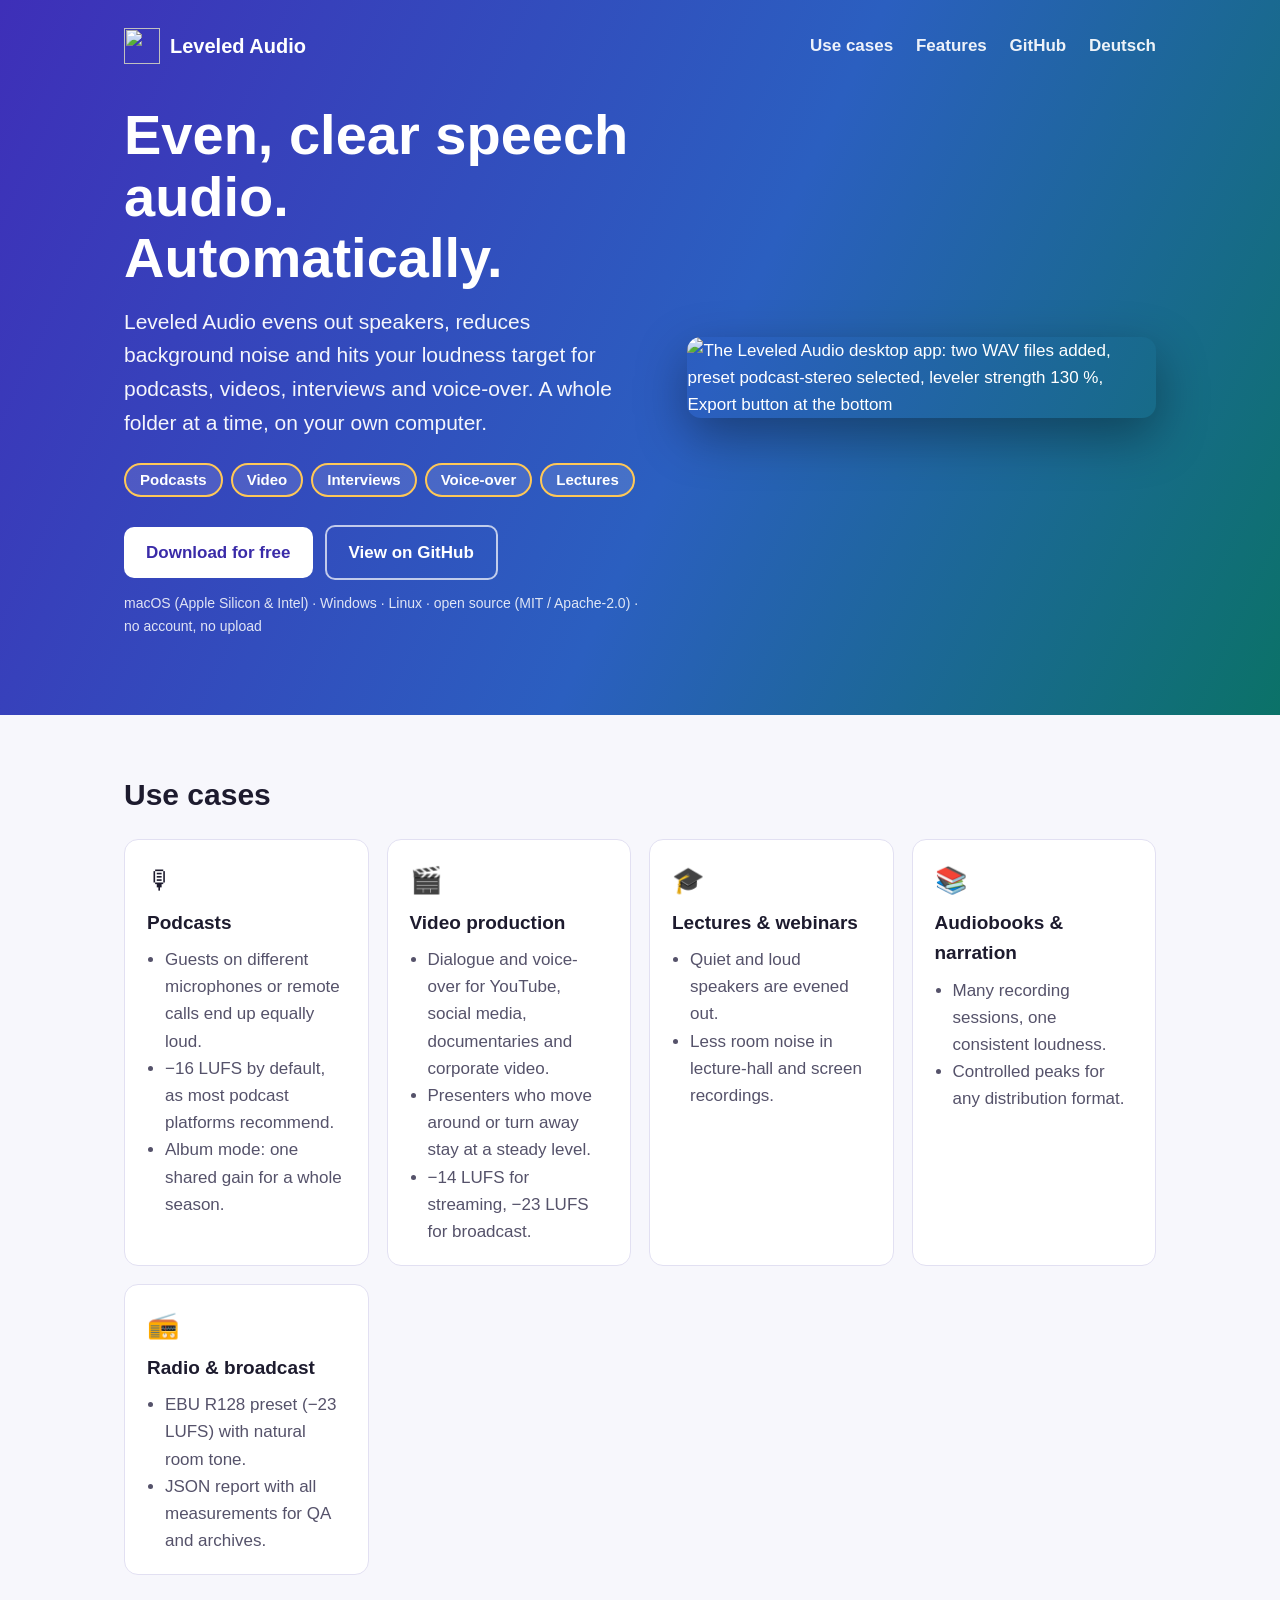
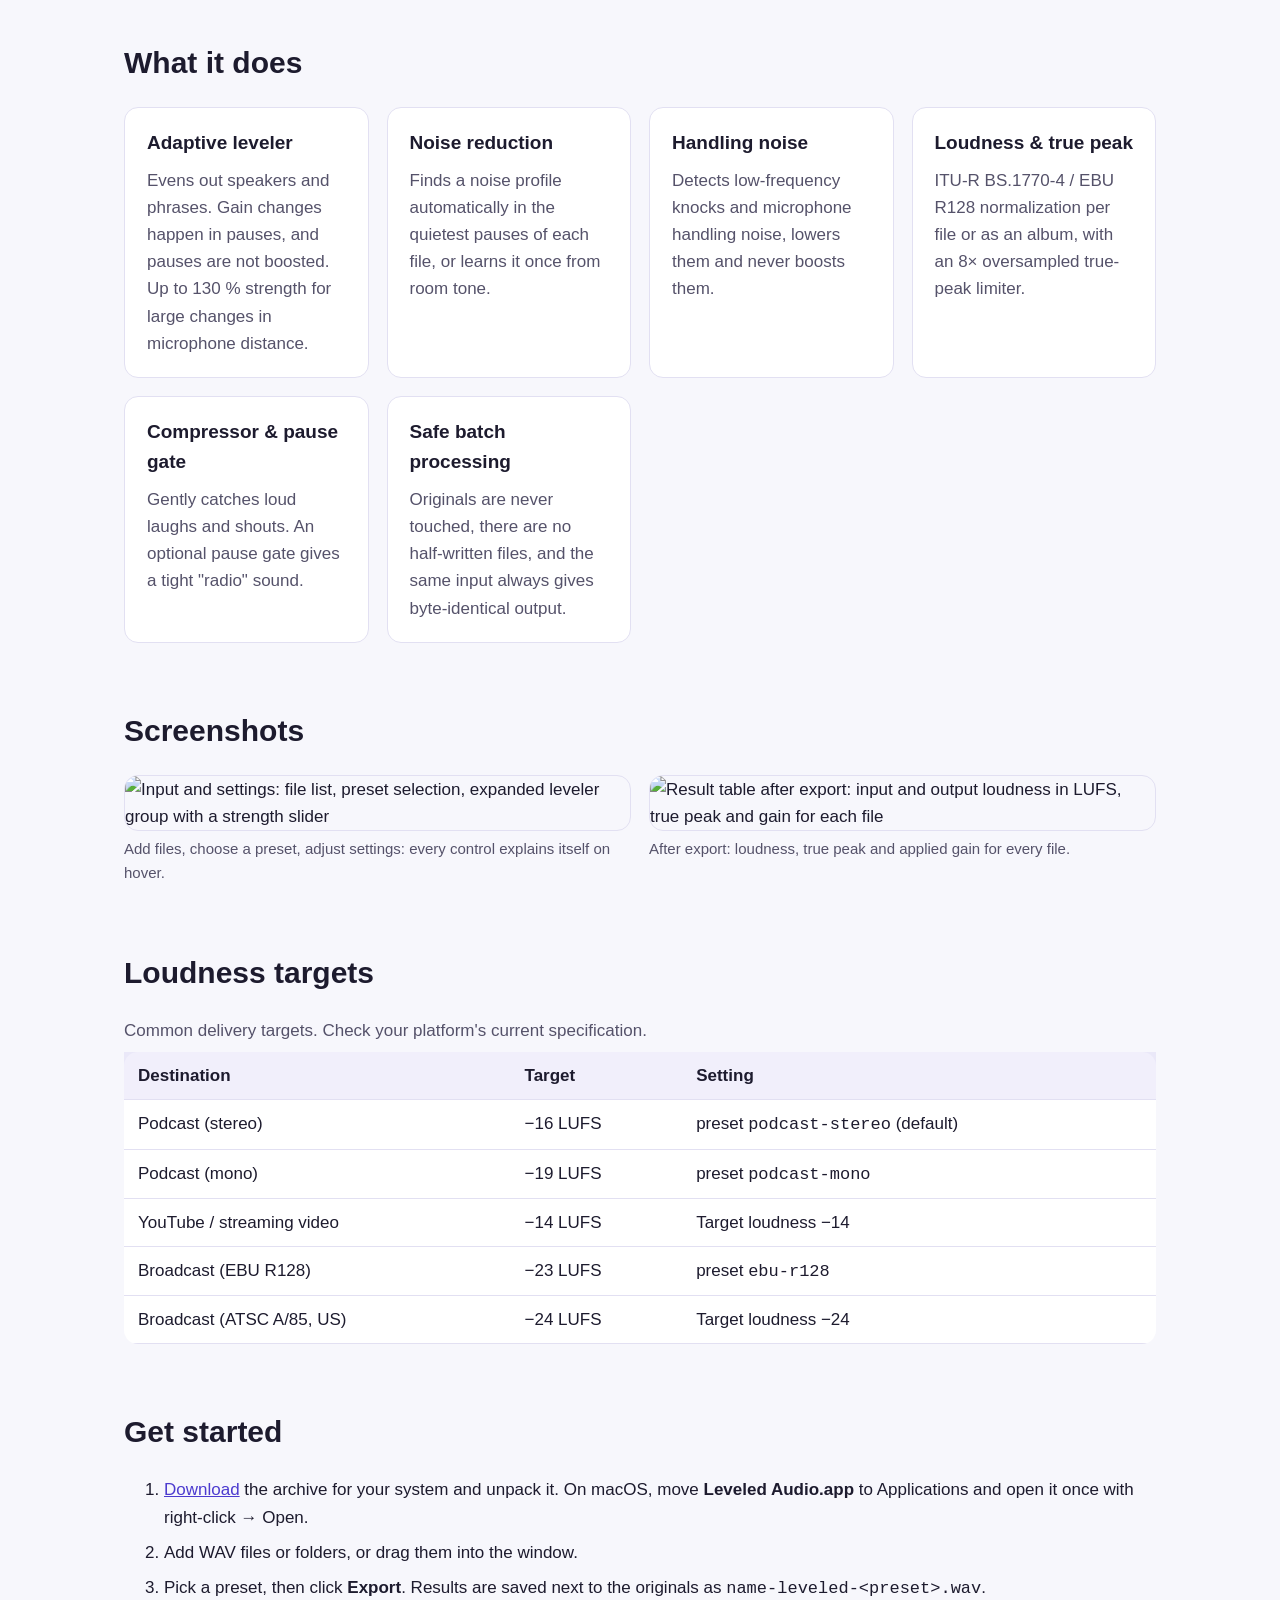
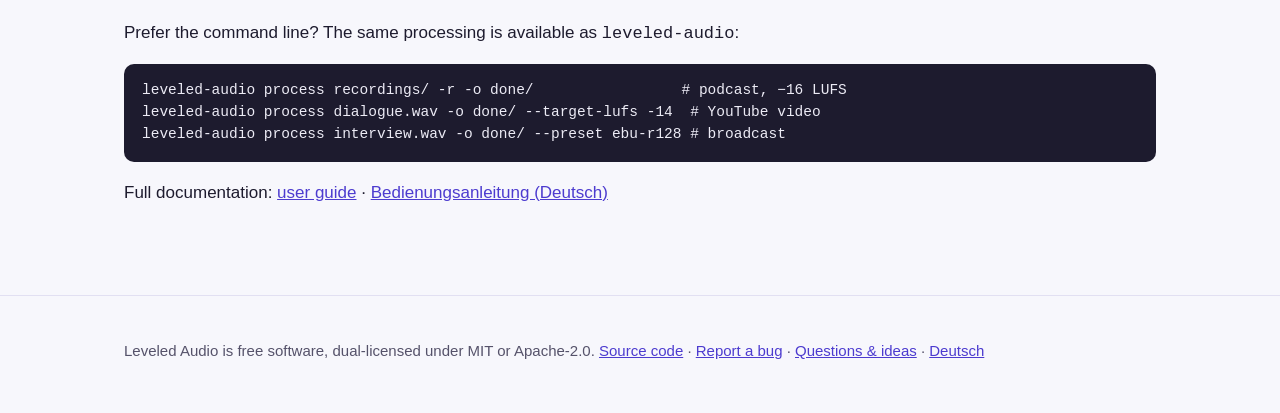
==== site/index.html @ 9bfd5eea "Community-Dateien, Barrierefreiheit der App, Projektwebseite - CONTRIBUTING, CODE_OF_CONDUCT, SECURI" ====
<!doctype html>
<html lang="en">
<head>
  <meta charset="utf-8">
  <meta name="viewport" content="width=device-width, initial-scale=1">
  <title>Leveled Audio – automatic audio leveling and loudness normalization for podcasts and video</title>
  <meta name="description" content="Free, open-source app that automatically levels speakers, reduces noise and normalizes loudness (LUFS, EBU R128) for podcasts, video production, interviews and voice-over. Batch processing, offline, for macOS, Windows and Linux.">
  <meta name="keywords" content="audio leveler, loudness normalization, LUFS, EBU R128, podcast audio, video dialogue, noise reduction, batch audio processing, voice-over, open source">
  <link rel="canonical" href="https://marduk4all.github.io/leveled-audio/">
  <link rel="alternate" hreflang="en" href="https://marduk4all.github.io/leveled-audio/">
  <link rel="alternate" hreflang="de" href="https://marduk4all.github.io/leveled-audio/de/">
  <link rel="alternate" hreflang="x-default" href="https://marduk4all.github.io/leveled-audio/">
  <link rel="icon" type="image/png" href="images/icon-256.png">
  <link rel="apple-touch-icon" href="images/icon-256.png">
  <meta name="theme-color" content="#4c3bcf">

  <meta property="og:type" content="website">
  <meta property="og:site_name" content="Leveled Audio">
  <meta property="og:title" content="Leveled Audio – automatic audio leveling for podcasts and video">
  <meta property="og:description" content="Even out speakers, reduce noise and hit your loudness target (LUFS, EBU R128). Free, open source, offline. macOS, Windows, Linux.">
  <meta property="og:url" content="https://marduk4all.github.io/leveled-audio/">
  <meta property="og:image" content="https://marduk4all.github.io/leveled-audio/images/social-preview.jpg">
  <meta property="og:image:width" content="1280">
  <meta property="og:image:height" content="640">
  <meta property="og:image:alt" content="Leveled Audio: app icon, title, use cases and a screenshot of the desktop app">
  <meta property="og:locale" content="en_US">
  <meta property="og:locale:alternate" content="de_DE">
  <meta name="twitter:card" content="summary_large_image">

  <link rel="stylesheet" href="style.css">

  <script type="application/ld+json">
  {
    "@context": "https://schema.org",
    "@type": "SoftwareApplication",
    "name": "Leveled Audio",
    "alternateName": "leveled-audio",
    "description": "Automatic audio leveling, noise reduction and loudness normalization (LUFS, EBU R128) for podcasts, video production, interviews and voice-over. Batch processing, offline.",
    "applicationCategory": "MultimediaApplication",
    "applicationSubCategory": "Audio editing",
    "operatingSystem": "macOS, Windows, Linux",
    "softwareVersion": "0.1.0",
    "license": "https://github.com/Marduk4all/leveled-audio#license",
    "isAccessibleForFree": true,
    "offers": { "@type": "Offer", "price": "0", "priceCurrency": "USD" },
    "url": "https://marduk4all.github.io/leveled-audio/",
    "downloadUrl": "https://github.com/Marduk4all/leveled-audio/releases/latest",
    "codeRepository": "https://github.com/Marduk4all/leveled-audio",
    "image": "https://marduk4all.github.io/leveled-audio/images/icon-256.png",
    "screenshot": "https://marduk4all.github.io/leveled-audio/images/gui-settings-en.png",
    "inLanguage": ["en", "de"],
    "featureList": [
      "Adaptive speech leveler",
      "Automatic noise reduction",
      "Handling-noise and knock removal",
      "Loudness normalization to LUFS targets (EBU R128, ITU-R BS.1770-4)",
      "True-peak limiter",
      "Batch processing of WAV files",
      "Desktop app and command line"
    ]
  }
  </script>
</head>
<body>
<a class="skip" href="#main">Skip to content</a>

<header class="hero">
  <div class="wrap">
    <nav aria-label="Main">
      <a class="brand" href="./"><img src="images/icon-256.png" alt="" width="36" height="36"> Leveled Audio</a>
      <div class="links">
        <a href="#use-cases">Use cases</a>
        <a href="#features">Features</a>
        <a href="https://github.com/Marduk4all/leveled-audio">GitHub</a>
        <a href="de/" hreflang="de" lang="de">Deutsch</a>
      </div>
    </nav>
    <div class="hero-grid">
      <div>
        <h1>Even, clear speech audio. Automatically.</h1>
        <p class="lead">Leveled Audio evens out speakers, reduces background noise and hits your loudness target for podcasts, videos, interviews and voice-over. A whole folder at a time, on your own computer.</p>
        <ul class="chips" aria-label="Made for">
          <li>Podcasts</li><li>Video</li><li>Interviews</li><li>Voice-over</li><li>Lectures</li>
        </ul>
        <div class="cta">
          <a class="button primary" href="https://github.com/Marduk4all/leveled-audio/releases/latest">Download for free</a>
          <a class="button ghost" href="https://github.com/Marduk4all/leveled-audio">View on GitHub</a>
        </div>
        <p class="small">macOS (Apple Silicon &amp; Intel) · Windows · Linux · open source (MIT / Apache-2.0) · no account, no upload</p>
      </div>
      <div class="hero-shot">
        <img src="images/gui-settings-en.png" width="1200" height="1280"
             alt="The Leveled Audio desktop app: two WAV files added, preset podcast-stereo selected, leveler strength 130 %, Export button at the bottom">
      </div>
    </div>
  </div>
</header>

<main id="main" class="wrap">

  <section id="use-cases" aria-labelledby="h-use">
    <h2 id="h-use">Use cases</h2>
    <div class="cards">
      <article class="card">
        <span class="emoji" aria-hidden="true">🎙</span>
        <h3>Podcasts</h3>
        <ul>
          <li>Guests on different microphones or remote calls end up equally loud.</li>
          <li>−16 LUFS by default, as most podcast platforms recommend.</li>
          <li>Album mode: one shared gain for a whole season.</li>
        </ul>
      </article>
      <article class="card">
        <span class="emoji" aria-hidden="true">🎬</span>
        <h3>Video production</h3>
        <ul>
          <li>Dialogue and voice-over for YouTube, social media, documentaries and corporate video.</li>
          <li>Presenters who move around or turn away stay at a steady level.</li>
          <li>−14 LUFS for streaming, −23 LUFS for broadcast.</li>
        </ul>
      </article>
      <article class="card">
        <span class="emoji" aria-hidden="true">🎓</span>
        <h3>Lectures &amp; webinars</h3>
        <ul>
          <li>Quiet and loud speakers are evened out.</li>
          <li>Less room noise in lecture-hall and screen recordings.</li>
        </ul>
      </article>
      <article class="card">
        <span class="emoji" aria-hidden="true">📚</span>
        <h3>Audiobooks &amp; narration</h3>
        <ul>
          <li>Many recording sessions, one consistent loudness.</li>
          <li>Controlled peaks for any distribution format.</li>
        </ul>
      </article>
      <article class="card">
        <span class="emoji" aria-hidden="true">📻</span>
        <h3>Radio &amp; broadcast</h3>
        <ul>
          <li>EBU R128 preset (−23 LUFS) with natural room tone.</li>
          <li>JSON report with all measurements for QA and archives.</li>
        </ul>
      </article>
    </div>
  </section>

  <section id="features" aria-labelledby="h-feat">
    <h2 id="h-feat">What it does</h2>
    <div class="cards">
      <div class="card"><h3>Adaptive leveler</h3><p>Evens out speakers and phrases. Gain changes happen in pauses, and pauses are not boosted. Up to 130 % strength for large changes in microphone distance.</p></div>
      <div class="card"><h3>Noise reduction</h3><p>Finds a noise profile automatically in the quietest pauses of each file, or learns it once from room tone.</p></div>
      <div class="card"><h3>Handling noise</h3><p>Detects low-frequency knocks and microphone handling noise, lowers them and never boosts them.</p></div>
      <div class="card"><h3>Loudness &amp; true peak</h3><p>ITU-R BS.1770-4 / EBU R128 normalization per file or as an album, with an 8× oversampled true-peak limiter.</p></div>
      <div class="card"><h3>Compressor &amp; pause gate</h3><p>Gently catches loud laughs and shouts. An optional pause gate gives a tight "radio" sound.</p></div>
      <div class="card"><h3>Safe batch processing</h3><p>Originals are never touched, there are no half-written files, and the same input always gives byte-identical output.</p></div>
    </div>
  </section>

  <section aria-labelledby="h-shots">
    <h2 id="h-shots">Screenshots</h2>
    <div class="shots">
      <figure>
        <img src="images/gui-settings-en.png" width="1200" height="1280" loading="lazy"
             alt="Input and settings: file list, preset selection, expanded leveler group with a strength slider">
        <figcaption>Add files, choose a preset, adjust settings: every control explains itself on hover.</figcaption>
      </figure>
      <figure>
        <img src="images/gui-result-en.png" width="1200" height="1400" loading="lazy"
             alt="Result table after export: input and output loudness in LUFS, true peak and gain for each file">
        <figcaption>After export: loudness, true peak and applied gain for every file.</figcaption>
      </figure>
    </div>
  </section>

  <section aria-labelledby="h-targets">
    <h2 id="h-targets">Loudness targets</h2>
    <table>
      <caption>Common delivery targets. Check your platform's current specification.</caption>
      <thead><tr><th scope="col">Destination</th><th scope="col">Target</th><th scope="col">Setting</th></tr></thead>
      <tbody>
        <tr><td>Podcast (stereo)</td><td>−16 LUFS</td><td>preset <code>podcast-stereo</code> (default)</td></tr>
        <tr><td>Podcast (mono)</td><td>−19 LUFS</td><td>preset <code>podcast-mono</code></td></tr>
        <tr><td>YouTube / streaming video</td><td>−14 LUFS</td><td>Target loudness −14</td></tr>
        <tr><td>Broadcast (EBU R128)</td><td>−23 LUFS</td><td>preset <code>ebu-r128</code></td></tr>
        <tr><td>Broadcast (ATSC A/85, US)</td><td>−24 LUFS</td><td>Target loudness −24</td></tr>
      </tbody>
    </table>
  </section>

  <section id="start" aria-labelledby="h-start">
    <h2 id="h-start">Get started</h2>
    <ol class="steps">
      <li><a href="https://github.com/Marduk4all/leveled-audio/releases/latest">Download</a> the archive for your system and unpack it. On macOS, move <strong>Leveled Audio.app</strong> to Applications and open it once with right-click → Open.</li>
      <li>Add WAV files or folders, or drag them into the window.</li>
      <li>Pick a preset, then click <strong>Export</strong>. Results are saved next to the originals as <code>name-leveled-&lt;preset&gt;.wav</code>.</li>
    </ol>
    <p>Prefer the command line? The same processing is available as <code>leveled-audio</code>:</p>
    <pre><code>leveled-audio process recordings/ -r -o done/                 # podcast, −16 LUFS
leveled-audio process dialogue.wav -o done/ --target-lufs -14  # YouTube video
leveled-audio process interview.wav -o done/ --preset ebu-r128 # broadcast</code></pre>
    <p>Full documentation: <a href="https://github.com/Marduk4all/leveled-audio/blob/main/docs/GUIDE.md">user guide</a> · <a href="https://github.com/Marduk4all/leveled-audio/blob/main/docs/ANLEITUNG.md" hreflang="de">Bedienungsanleitung (Deutsch)</a></p>
  </section>

</main>

<footer>
  <div class="wrap">
    <p>Leveled Audio is free software, dual-licensed under MIT or Apache-2.0. <a href="https://github.com/Marduk4all/leveled-audio">Source code</a> · <a href="https://github.com/Marduk4all/leveled-audio/issues">Report a bug</a> · <a href="https://github.com/Marduk4all/leveled-audio/discussions">Questions &amp; ideas</a> · <a href="de/" hreflang="de" lang="de">Deutsch</a></p>
  </div>
</footer>
</body>
</html>
---- site/style.css ----
:root {
  --indigo: #4c3bcf;
  --indigo-dark: #3a2ba8;
  --teal: #0e8f84;
  --gold: #ffc857;
  --bg: #f7f7fc;
  --card: #ffffff;
  --text: #1d1b2e;
  --muted: #55526a;
  --border: #e2e0f2;
  --radius: 14px;
  color-scheme: light dark;
}

@media (prefers-color-scheme: dark) {
  :root {
    --bg: #14131c;
    --card: #1e1c2a;
    --text: #ecebf5;
    --muted: #b4b1c8;
    --border: #34314a;
  }
}

* { box-sizing: border-box; }

html { scroll-behavior: smooth; }
@media (prefers-reduced-motion: reduce) { html { scroll-behavior: auto; } }

body {
  margin: 0;
  font: 17px/1.6 -apple-system, BlinkMacSystemFont, "Segoe UI", Roboto, Ubuntu, sans-serif;
  background: var(--bg);
  color: var(--text);
}

a { color: var(--indigo); }
@media (prefers-color-scheme: dark) { a { color: #a99cff; } }
a:focus-visible, .button:focus-visible { outline: 3px solid var(--gold); outline-offset: 3px; }

.skip {
  position: absolute; left: -999px; top: 0;
  background: var(--gold); color: #000; padding: 8px 14px; z-index: 10;
}
.skip:focus { left: 8px; top: 8px; }

.wrap { max-width: 1080px; margin: 0 auto; padding: 0 24px; }

header.hero {
  background: linear-gradient(115deg, #3e2fb8 0%, #2b5fc0 55%, #0b7268 100%);
  color: #fff;
  padding: 28px 0 64px;
}
.hero nav { display: flex; justify-content: space-between; align-items: center; margin-bottom: 40px; }
.hero nav a { color: #fff; text-decoration: none; font-weight: 600; }
.hero nav .links a { margin-left: 18px; opacity: 0.92; }
.hero nav .links a:hover { opacity: 1; text-decoration: underline; }
.brand { display: flex; align-items: center; gap: 10px; font-size: 20px; }
.brand img { width: 36px; height: 36px; }

.hero-grid { display: grid; grid-template-columns: 1.1fr 1fr; gap: 48px; align-items: center; }
.hero h1 { font-size: clamp(36px, 5vw, 56px); line-height: 1.1; margin: 0 0 16px; }
.hero .lead { font-size: 21px; margin: 0 0 24px; color: rgba(255, 255, 255, 0.95); }
.chips { display: flex; flex-wrap: wrap; gap: 8px; padding: 0; margin: 0 0 28px; list-style: none; }
.chips li {
  border: 2px solid var(--gold); border-radius: 999px; padding: 3px 14px;
  font-weight: 600; font-size: 15px; background: rgba(255, 255, 255, 0.12);
}
.cta { display: flex; flex-wrap: wrap; gap: 12px; align-items: center; }
.button {
  display: inline-block; padding: 12px 22px; border-radius: 10px;
  font-weight: 700; text-decoration: none;
}
.button.primary { background: #fff; color: var(--indigo-dark); }
.button.ghost { color: #fff; border: 2px solid rgba(255, 255, 255, 0.7); }
.hero .small { font-size: 14px; color: rgba(255, 255, 255, 0.85); margin-top: 12px; }
.hero-shot img {
  width: 100%; height: auto; border-radius: var(--radius);
  box-shadow: 0 18px 50px rgba(0, 0, 0, 0.35);
}

main section { padding: 56px 0 8px; }
h2 { font-size: 30px; margin: 0 0 20px; }
h3 { margin: 0 0 8px; font-size: 19px; }

.cards { display: grid; grid-template-columns: repeat(auto-fit, minmax(240px, 1fr)); gap: 18px; }
.card {
  background: var(--card); border: 1px solid var(--border);
  border-radius: var(--radius); padding: 20px 22px;
}
.card p, .card ul { margin: 0; color: var(--muted); }
.card ul { padding-left: 18px; }
.card .emoji { font-size: 26px; display: block; margin-bottom: 6px; }

table { width: 100%; border-collapse: collapse; background: var(--card); border-radius: var(--radius); overflow: hidden; }
caption { text-align: left; color: var(--muted); padding: 0 0 8px; }
th, td { text-align: left; padding: 10px 14px; border-bottom: 1px solid var(--border); vertical-align: top; }
th { background: rgba(76, 59, 207, 0.08); }

.shots { display: grid; grid-template-columns: 1fr 1fr; gap: 18px; }
.shots figure { margin: 0; }
.shots img { width: 100%; height: auto; border-radius: var(--radius); border: 1px solid var(--border); }
figcaption { color: var(--muted); font-size: 15px; margin-top: 6px; }

pre {
  background: #1d1b2e; color: #ecebf5; padding: 16px 18px; border-radius: 10px;
  overflow-x: auto; font-size: 14.5px; line-height: 1.5;
}
code { font-family: ui-monospace, SFMono-Regular, Menlo, Consolas, monospace; }
ol.steps li { margin-bottom: 8px; }

footer { margin-top: 64px; padding: 28px 0 40px; border-top: 1px solid var(--border); color: var(--muted); font-size: 15px; }

@media (max-width: 820px) {
  .hero-grid, .shots { grid-template-columns: 1fr; }
  .hero nav .links a { margin-left: 12px; }
}
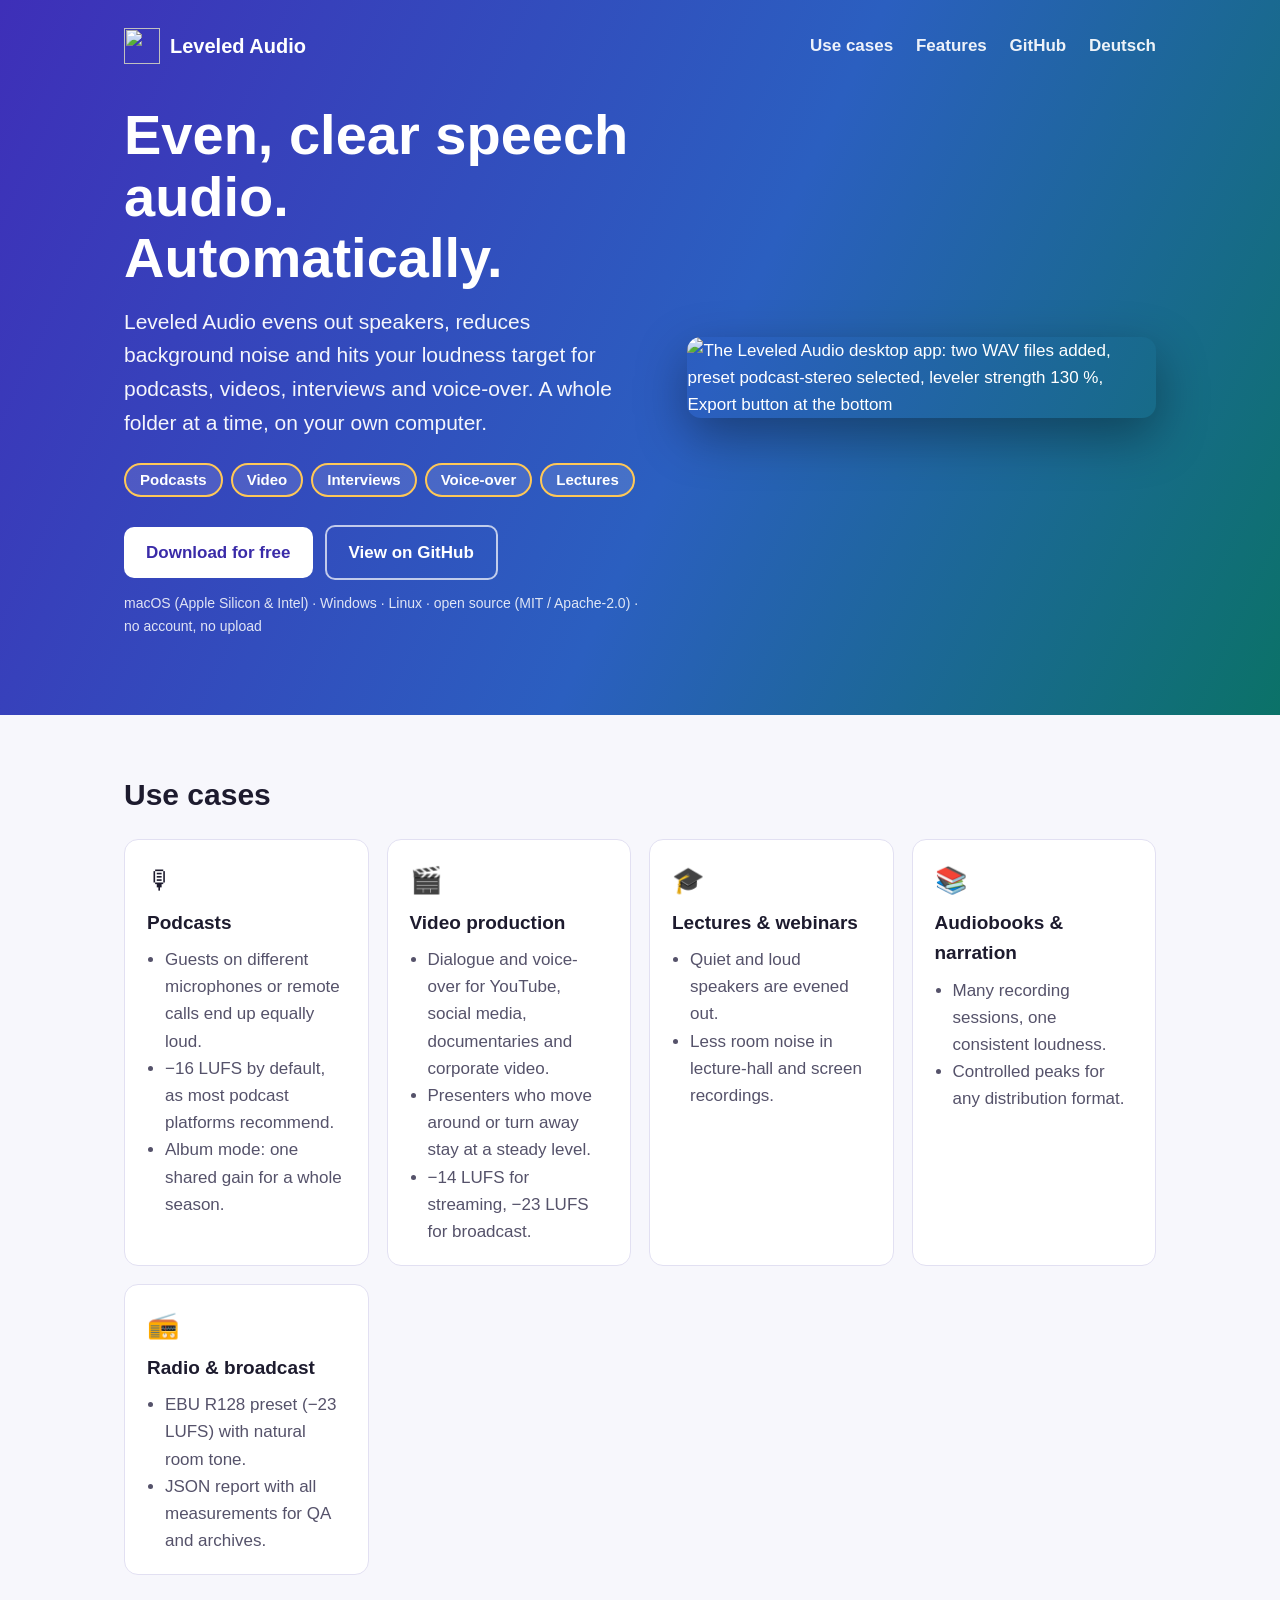
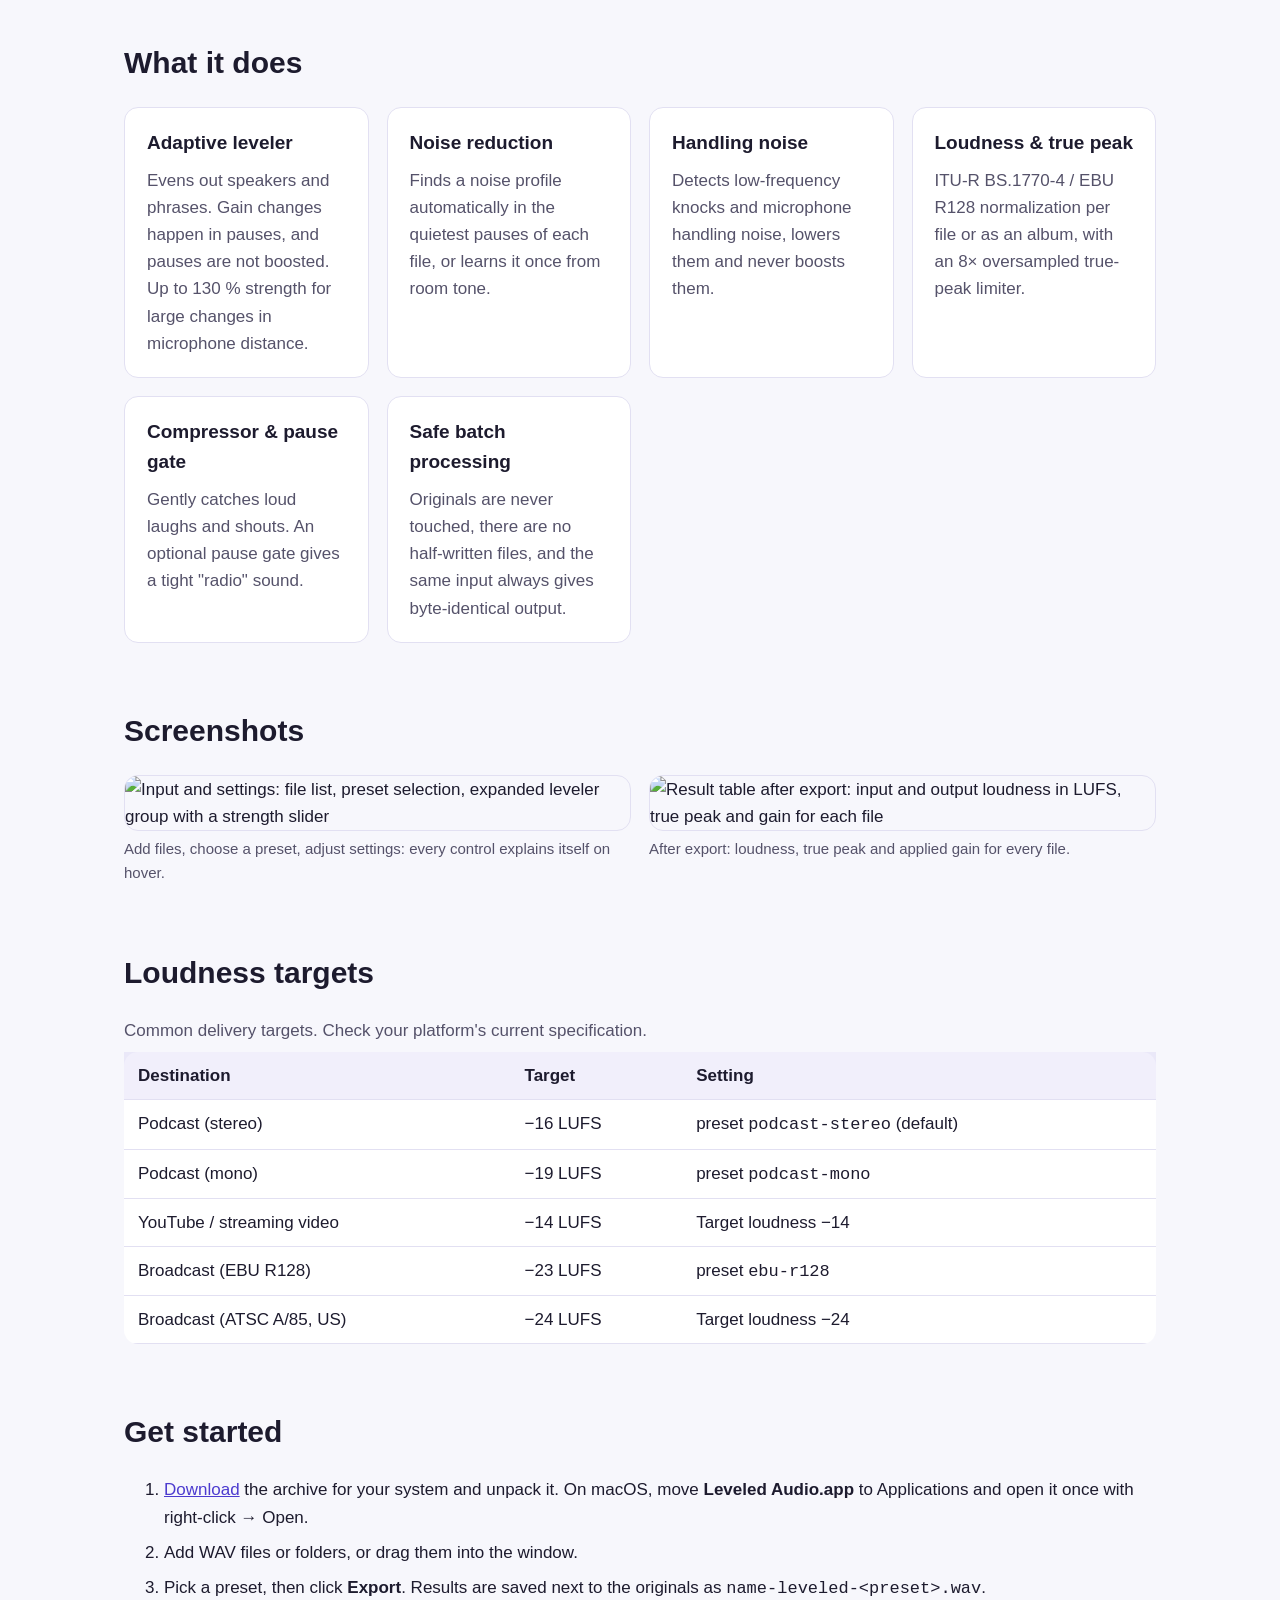
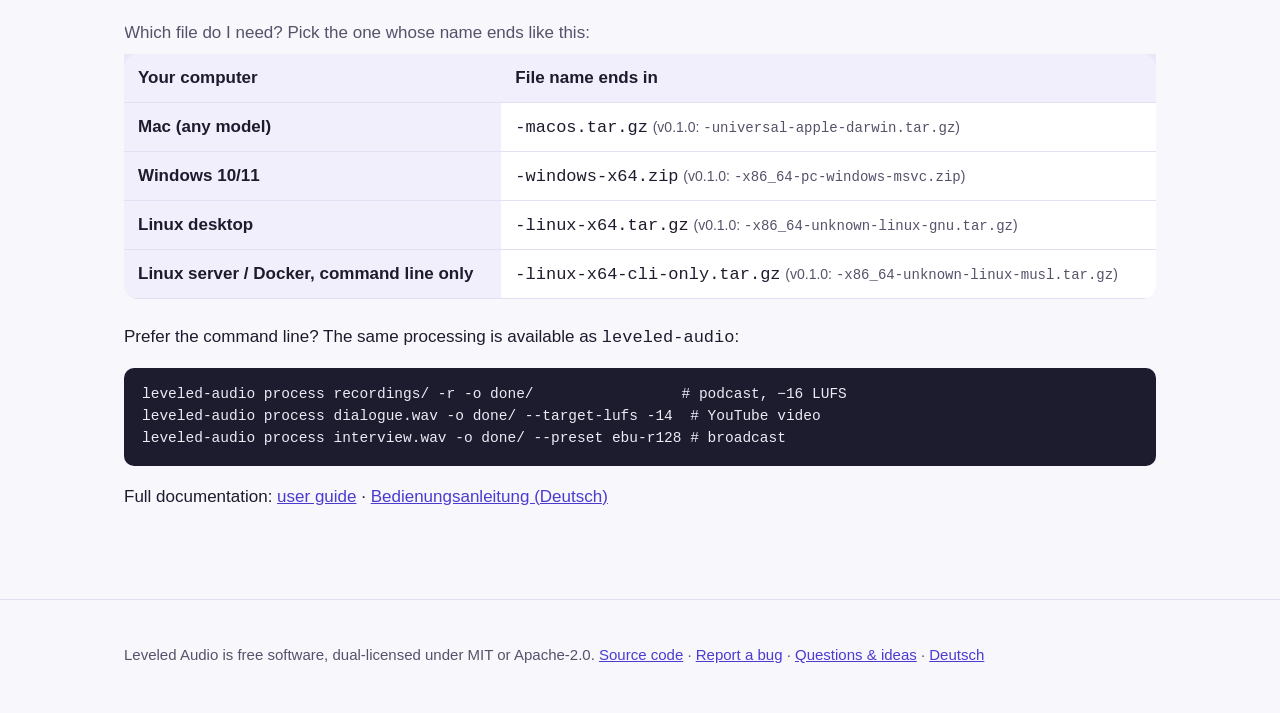
==== commit 7e7ab01d: "Verständliche Download-Namen und Auswahltabelle Release-Dateien heißen ab dem nächsten Release macos" ====
--- a/site/index.html
+++ b/site/index.html
@@ -196,6 +196,16 @@
       <li>Add WAV files or folders, or drag them into the window.</li>
       <li>Pick a preset, then click <strong>Export</strong>. Results are saved next to the originals as <code>name-leveled-&lt;preset&gt;.wav</code>.</li>
     </ol>
+    <table class="files">
+      <caption>Which file do I need? Pick the one whose name ends like this:</caption>
+      <thead><tr><th scope="col">Your computer</th><th scope="col">File name ends in</th></tr></thead>
+      <tbody>
+        <tr><th scope="row">Mac (any model)</th><td><code>-macos.tar.gz</code> <span class="old">(v0.1.0: <code>-universal-apple-darwin.tar.gz</code>)</span></td></tr>
+        <tr><th scope="row">Windows 10/11</th><td><code>-windows-x64.zip</code> <span class="old">(v0.1.0: <code>-x86_64-pc-windows-msvc.zip</code>)</span></td></tr>
+        <tr><th scope="row">Linux desktop</th><td><code>-linux-x64.tar.gz</code> <span class="old">(v0.1.0: <code>-x86_64-unknown-linux-gnu.tar.gz</code>)</span></td></tr>
+        <tr><th scope="row">Linux server / Docker, command line only</th><td><code>-linux-x64-cli-only.tar.gz</code> <span class="old">(v0.1.0: <code>-x86_64-unknown-linux-musl.tar.gz</code>)</span></td></tr>
+      </tbody>
+    </table>
     <p>Prefer the command line? The same processing is available as <code>leveled-audio</code>:</p>
     <pre><code>leveled-audio process recordings/ -r -o done/                 # podcast, −16 LUFS
 leveled-audio process dialogue.wav -o done/ --target-lufs -14  # YouTube video
--- a/site/style.css
+++ b/site/style.css
@@ -115,3 +115,7 @@
   .hero-grid, .shots { grid-template-columns: 1fr; }
   .hero nav .links a { margin-left: 12px; }
 }
+
+table.files { margin: 8px 0 24px; }
+table.files td > code { white-space: nowrap; }
+.old { color: var(--muted); font-size: 14px; }
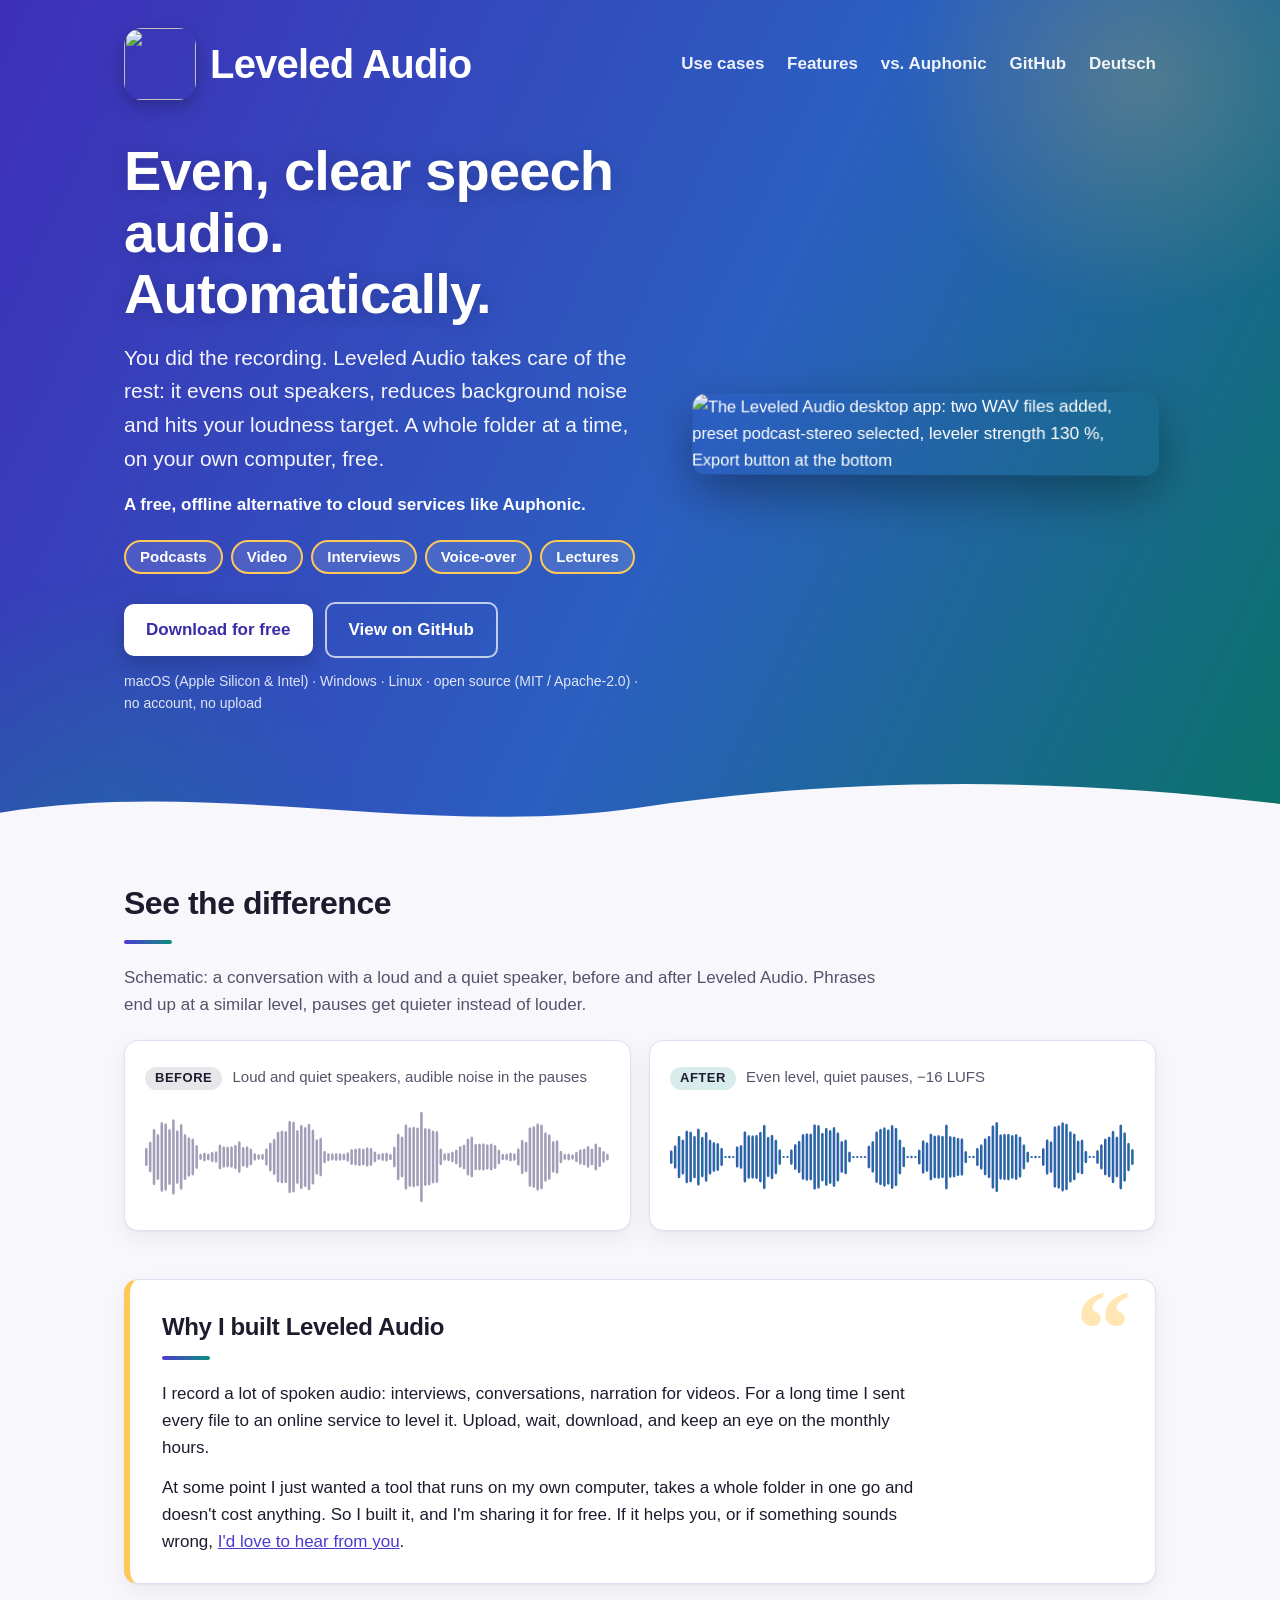
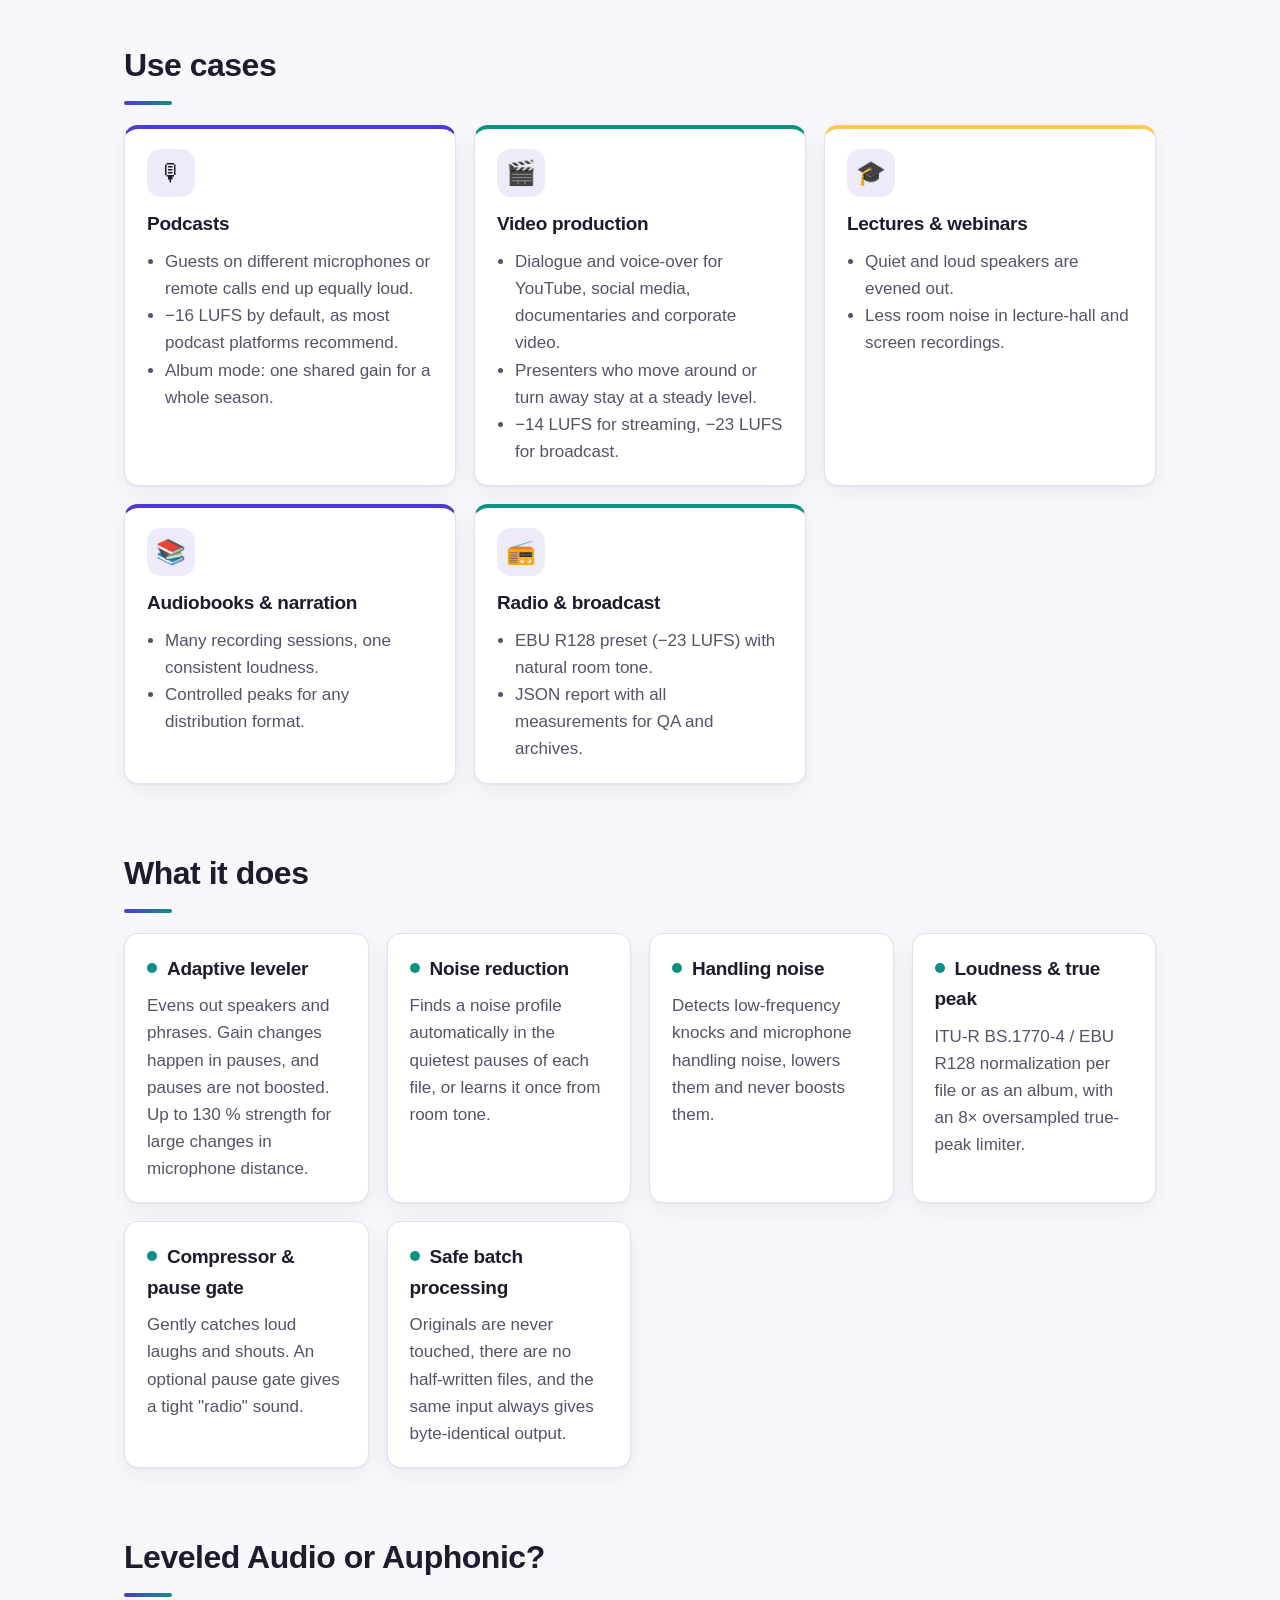
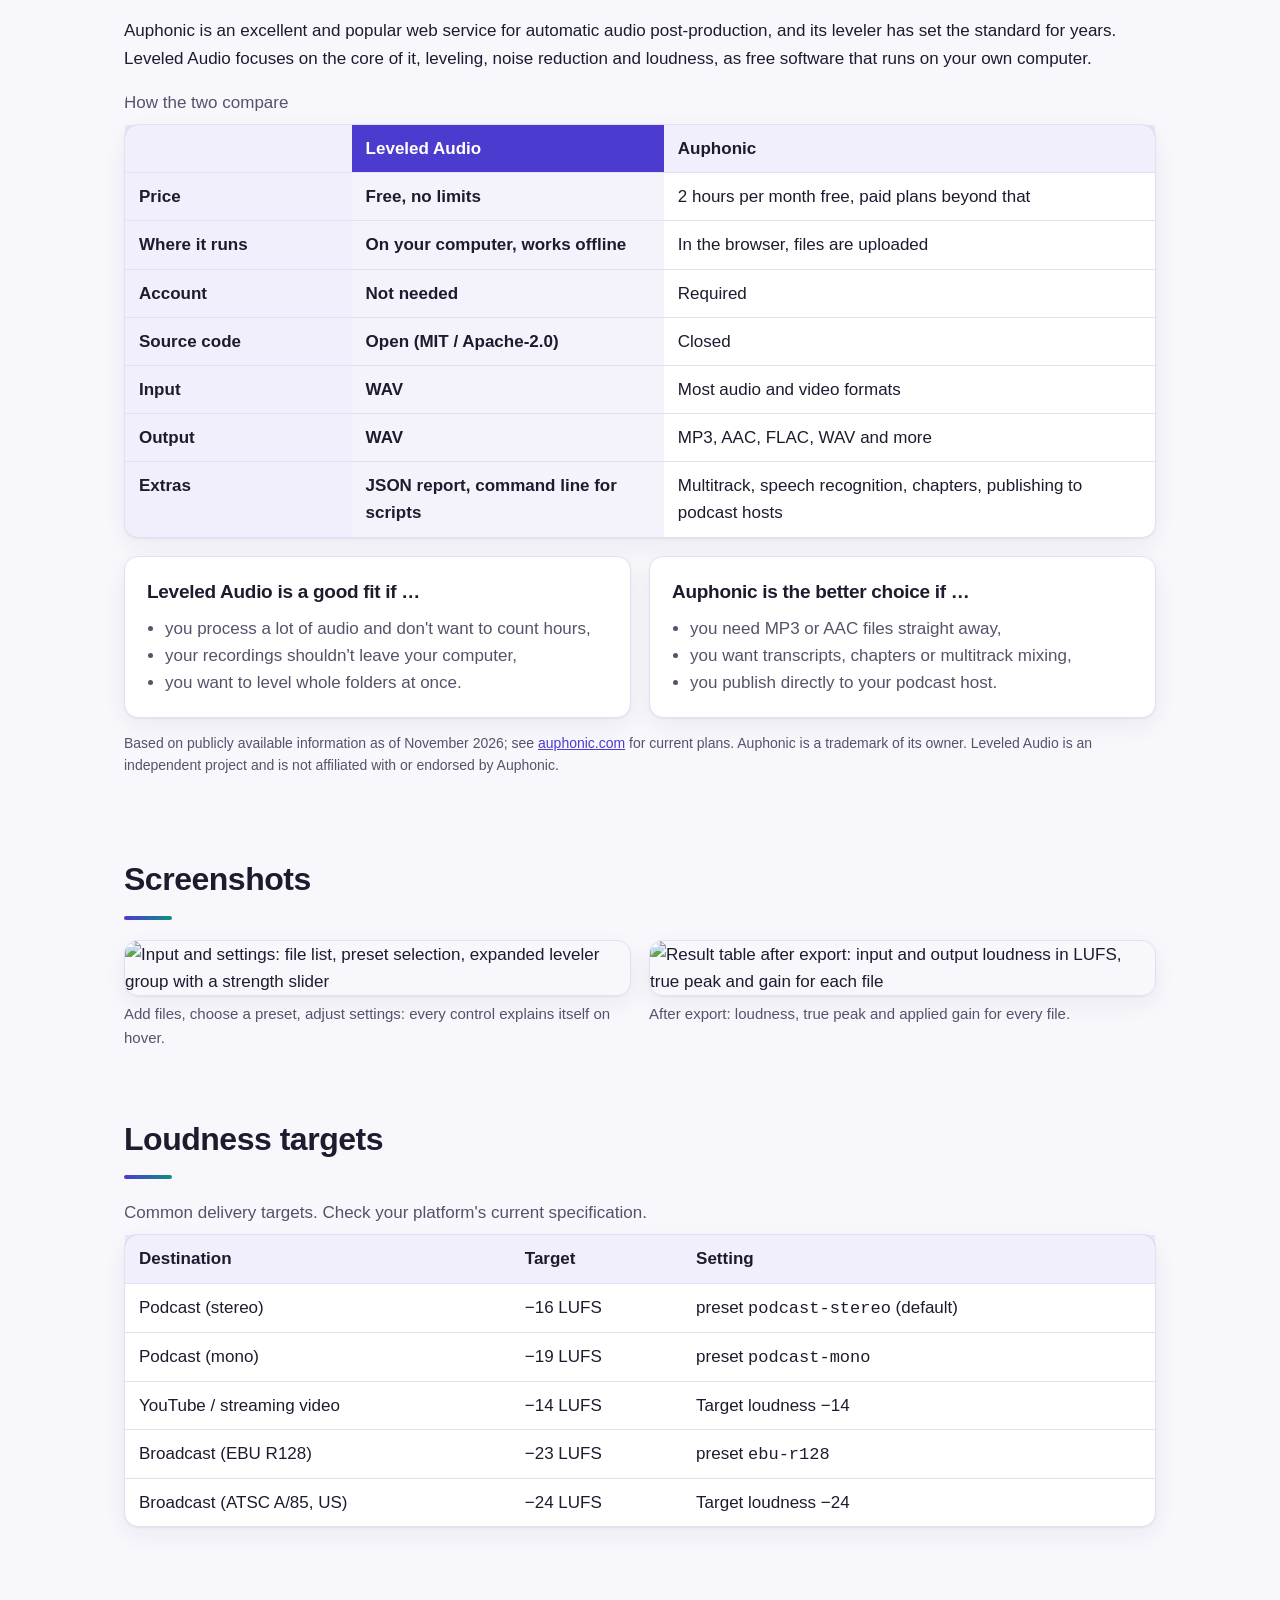
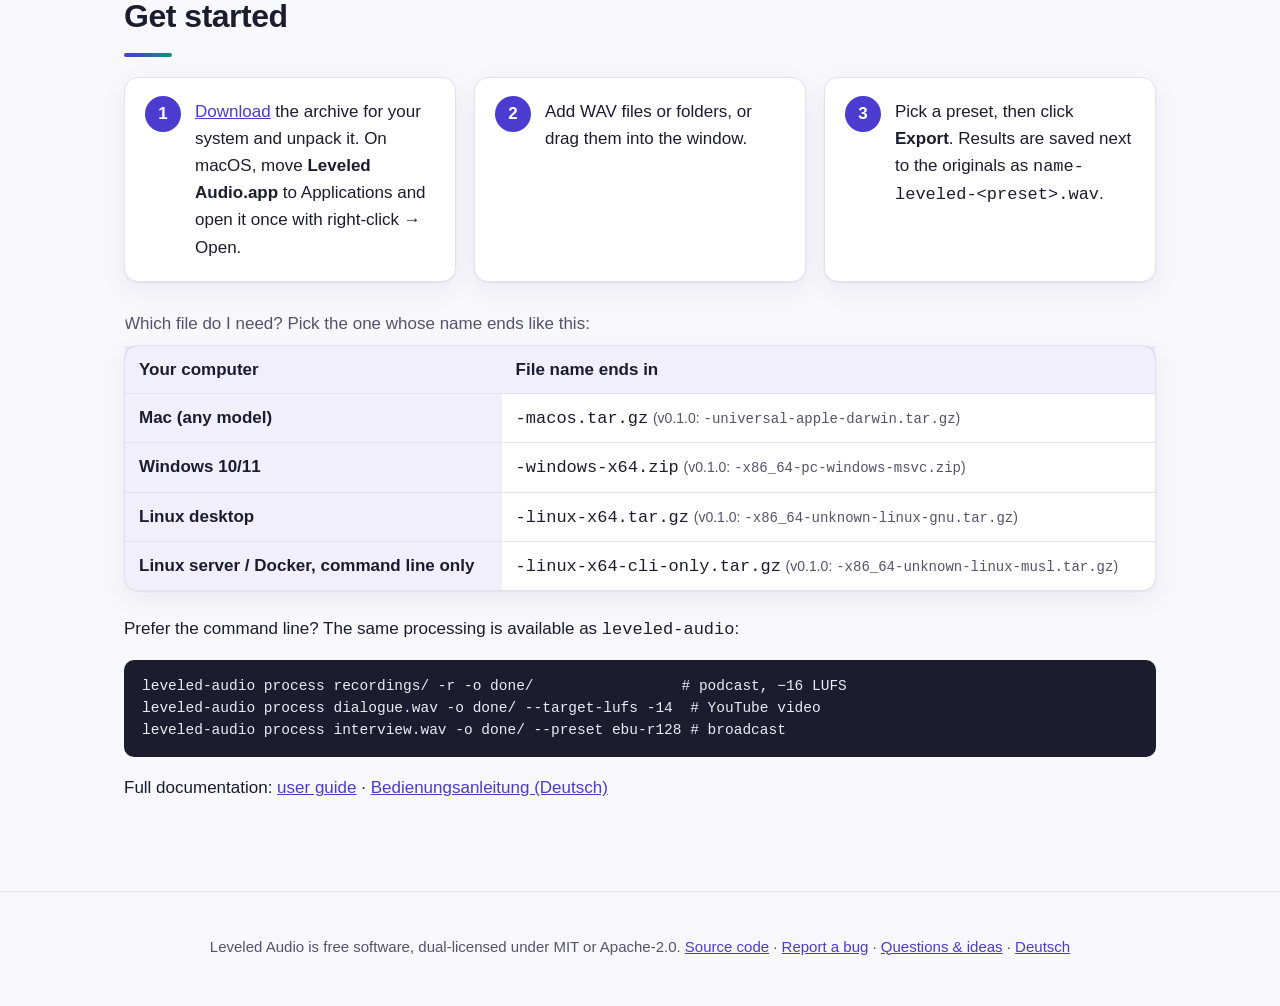
==== commit 282c4117: "Webseite: persönlicher, Vergleich mit Auphonic, neues Design Persönliche Notiz, Vorher/Nachher-Welle" ====
--- a/site/index.html
+++ b/site/index.html
@@ -3,9 +3,9 @@
 <head>
   <meta charset="utf-8">
   <meta name="viewport" content="width=device-width, initial-scale=1">
-  <title>Leveled Audio – automatic audio leveling and loudness normalization for podcasts and video</title>
-  <meta name="description" content="Free, open-source app that automatically levels speakers, reduces noise and normalizes loudness (LUFS, EBU R128) for podcasts, video production, interviews and voice-over. Batch processing, offline, for macOS, Windows and Linux.">
-  <meta name="keywords" content="audio leveler, loudness normalization, LUFS, EBU R128, podcast audio, video dialogue, noise reduction, batch audio processing, voice-over, open source">
+  <title>Leveled Audio – free, offline audio leveling for podcasts and video (Auphonic alternative)</title>
+  <meta name="description" content="Free, open-source app that automatically levels speakers, reduces noise and normalizes loudness (LUFS, EBU R128) for podcasts, video production, interviews and voice-over. Batch processing, offline, for macOS, Windows and Linux. A free alternative to Auphonic.">
+  <meta name="keywords" content="audio leveler, loudness normalization, LUFS, EBU R128, podcast audio, video dialogue, noise reduction, batch audio processing, voice-over, open source, Auphonic alternative">
   <link rel="canonical" href="https://marduk4all.github.io/leveled-audio/">
   <link rel="alternate" hreflang="en" href="https://marduk4all.github.io/leveled-audio/">
   <link rel="alternate" hreflang="de" href="https://marduk4all.github.io/leveled-audio/de/">
@@ -67,10 +67,11 @@
 <header class="hero">
   <div class="wrap">
     <nav aria-label="Main">
-      <a class="brand" href="./"><img src="images/icon-256.png" alt="" width="36" height="36"> Leveled Audio</a>
+      <a class="brand" href="./"><img src="images/icon-256.png" alt="" width="72" height="72"> Leveled Audio</a>
       <div class="links">
         <a href="#use-cases">Use cases</a>
         <a href="#features">Features</a>
+        <a href="#vs-auphonic">vs. Auphonic</a>
         <a href="https://github.com/Marduk4all/leveled-audio">GitHub</a>
         <a href="de/" hreflang="de" lang="de">Deutsch</a>
       </div>
@@ -78,7 +79,8 @@
     <div class="hero-grid">
       <div>
         <h1>Even, clear speech audio. Automatically.</h1>
-        <p class="lead">Leveled Audio evens out speakers, reduces background noise and hits your loudness target for podcasts, videos, interviews and voice-over. A whole folder at a time, on your own computer.</p>
+        <p class="lead">You did the recording. Leveled Audio takes care of the rest: it evens out speakers, reduces background noise and hits your loudness target. A whole folder at a time, on your own computer, free.</p>
+        <p class="alt">A free, offline alternative to cloud services like Auphonic.</p>
         <ul class="chips" aria-label="Made for">
           <li>Podcasts</li><li>Video</li><li>Interviews</li><li>Voice-over</li><li>Lectures</li>
         </ul>
@@ -94,9 +96,31 @@
       </div>
     </div>
   </div>
+  <svg class="hero-wave" viewBox="0 0 1440 80" preserveAspectRatio="none" aria-hidden="true" focusable="false"><path d="M0 50 C 240 10 480 80 720 44 S 1200 10 1440 40 L1440 80 L0 80 Z"/></svg>
 </header>
 
 <main id="main" class="wrap">
+
+    <section class="beforeafter" aria-labelledby="h-ba">
+    <h2 id="h-ba">See the difference</h2>
+    <p class="intro">Schematic: a conversation with a loud and a quiet speaker, before and after Leveled Audio. Phrases end up at a similar level, pauses get quieter instead of louder.</p>
+    <div class="ba-grid">
+      <figure class="ba before">
+        <figcaption><span class="tag">Before</span> Loud and quiet speakers, audible noise in the pauses</figcaption>
+        <svg viewBox="0 0 720 120" role="img" aria-label="Waveform before processing: phrases with very different heights and noise in the pauses" preserveAspectRatio="none"><g fill="currentColor"><rect x="0" y="50.0" width="4" height="19.9" rx="2"/><rect x="6" y="43.1" width="4" height="33.8" rx="2"/><rect x="12" y="29.3" width="4" height="61.4" rx="2"/><rect x="18" y="34.8" width="4" height="50.4" rx="2"/><rect x="24" y="21.9" width="4" height="76.2" rx="2"/><rect x="30" y="23.3" width="4" height="73.4" rx="2"/><rect x="36" y="29.4" width="4" height="61.1" rx="2"/><rect x="42" y="18.8" width="4" height="82.5" rx="2"/><rect x="48" y="30.9" width="4" height="58.3" rx="2"/><rect x="54" y="24.1" width="4" height="71.8" rx="2"/><rect x="60" y="34.9" width="4" height="50.2" rx="2"/><rect x="66" y="38.5" width="4" height="43.0" rx="2"/><rect x="72" y="39.7" width="4" height="40.6" rx="2"/><rect x="78" y="46.8" width="4" height="26.4" rx="2"/><rect x="84" y="56.5" width="4" height="6.9" rx="2"/><rect x="90" y="55.0" width="4" height="9.9" rx="2"/><rect x="96" y="56.2" width="4" height="7.6" rx="2"/><rect x="102" y="54.3" width="4" height="11.4" rx="2"/><rect x="108" y="53.7" width="4" height="12.6" rx="2"/><rect x="114" y="46.4" width="4" height="27.3" rx="2"/><rect x="120" y="48.4" width="4" height="23.2" rx="2"/><rect x="126" y="48.5" width="4" height="23.0" rx="2"/><rect x="132" y="48.2" width="4" height="23.5" rx="2"/><rect x="138" y="46.5" width="4" height="26.9" rx="2"/><rect x="144" y="42.9" width="4" height="34.3" rx="2"/><rect x="150" y="49.2" width="4" height="21.5" rx="2"/><rect x="156" y="48.2" width="4" height="23.6" rx="2"/><rect x="162" y="50.8" width="4" height="18.4" rx="2"/><rect x="168" y="55.9" width="4" height="8.3" rx="2"/><rect x="174" y="56.9" width="4" height="6.3" rx="2"/><rect x="180" y="56.5" width="4" height="6.9" rx="2"/><rect x="186" y="50.5" width="4" height="19.0" rx="2"/><rect x="192" y="44.1" width="4" height="31.7" rx="2"/><rect x="198" y="40.2" width="4" height="39.5" rx="2"/><rect x="204" y="32.2" width="4" height="55.5" rx="2"/><rect x="210" y="31.1" width="4" height="57.9" rx="2"/><rect x="216" y="31.6" width="4" height="56.9" rx="2"/><rect x="222" y="20.4" width="4" height="79.2" rx="2"/><rect x="228" y="21.4" width="4" height="77.2" rx="2"/><rect x="234" y="30.5" width="4" height="59.0" rx="2"/><rect x="240" y="24.7" width="4" height="70.6" rx="2"/><rect x="246" y="27.4" width="4" height="65.3" rx="2"/><rect x="252" y="23.8" width="4" height="72.5" rx="2"/><rect x="258" y="30.1" width="4" height="59.9" rx="2"/><rect x="264" y="40.6" width="4" height="38.8" rx="2"/><rect x="270" y="38.9" width="4" height="42.3" rx="2"/><rect x="276" y="53.3" width="4" height="13.4" rx="2"/><rect x="282" y="55.5" width="4" height="9.1" rx="2"/><rect x="288" y="56.0" width="4" height="8.0" rx="2"/><rect x="294" y="55.6" width="4" height="8.7" rx="2"/><rect x="300" y="55.8" width="4" height="8.4" rx="2"/><rect x="306" y="56.2" width="4" height="7.6" rx="2"/><rect x="312" y="54.7" width="4" height="10.6" rx="2"/><rect x="318" y="51.4" width="4" height="17.3" rx="2"/><rect x="324" y="50.6" width="4" height="18.8" rx="2"/><rect x="330" y="50.1" width="4" height="19.8" rx="2"/><rect x="336" y="50.8" width="4" height="18.5" rx="2"/><rect x="342" y="49.4" width="4" height="21.3" rx="2"/><rect x="348" y="50.2" width="4" height="19.5" rx="2"/><rect x="354" y="54.1" width="4" height="11.7" rx="2"/><rect x="360" y="56.5" width="4" height="6.9" rx="2"/><rect x="366" y="55.5" width="4" height="8.9" rx="2"/><rect x="372" y="55.0" width="4" height="10.1" rx="2"/><rect x="378" y="56.4" width="4" height="7.2" rx="2"/><rect x="384" y="48.6" width="4" height="22.8" rx="2"/><rect x="390" y="34.4" width="4" height="51.2" rx="2"/><rect x="396" y="37.6" width="4" height="44.7" rx="2"/><rect x="402" y="24.4" width="4" height="71.3" rx="2"/><rect x="408" y="27.5" width="4" height="65.1" rx="2"/><rect x="414" y="26.9" width="4" height="66.3" rx="2"/><rect x="420" y="27.7" width="4" height="64.6" rx="2"/><rect x="426" y="10.7" width="4" height="98.6" rx="2"/><rect x="432" y="28.4" width="4" height="63.3" rx="2"/><rect x="438" y="28.9" width="4" height="62.3" rx="2"/><rect x="444" y="31.1" width="4" height="57.9" rx="2"/><rect x="450" y="31.7" width="4" height="56.6" rx="2"/><rect x="456" y="50.8" width="4" height="18.4" rx="2"/><rect x="462" y="55.9" width="4" height="8.3" rx="2"/><rect x="468" y="55.3" width="4" height="9.4" rx="2"/><rect x="474" y="54.0" width="4" height="11.9" rx="2"/><rect x="480" y="51.9" width="4" height="16.3" rx="2"/><rect x="486" y="48.1" width="4" height="23.7" rx="2"/><rect x="492" y="46.4" width="4" height="27.2" rx="2"/><rect x="498" y="39.8" width="4" height="40.4" rx="2"/><rect x="504" y="37.7" width="4" height="44.6" rx="2"/><rect x="510" y="45.5" width="4" height="29.0" rx="2"/><rect x="516" y="45.2" width="4" height="29.5" rx="2"/><rect x="522" y="45.1" width="4" height="29.7" rx="2"/><rect x="528" y="46.0" width="4" height="27.9" rx="2"/><rect x="534" y="45.3" width="4" height="29.4" rx="2"/><rect x="540" y="46.9" width="4" height="26.3" rx="2"/><rect x="546" y="51.9" width="4" height="16.2" rx="2"/><rect x="552" y="56.5" width="4" height="7.0" rx="2"/><rect x="558" y="56.2" width="4" height="7.5" rx="2"/><rect x="564" y="55.0" width="4" height="9.9" rx="2"/><rect x="570" y="56.0" width="4" height="8.1" rx="2"/><rect x="576" y="50.5" width="4" height="19.1" rx="2"/><rect x="582" y="41.2" width="4" height="37.6" rx="2"/><rect x="588" y="43.3" width="4" height="33.4" rx="2"/><rect x="594" y="27.5" width="4" height="65.1" rx="2"/><rect x="600" y="26.3" width="4" height="67.4" rx="2"/><rect x="606" y="23.2" width="4" height="73.6" rx="2"/><rect x="612" y="24.5" width="4" height="70.9" rx="2"/><rect x="618" y="32.9" width="4" height="54.3" rx="2"/><rect x="624" y="35.1" width="4" height="49.8" rx="2"/><rect x="630" y="42.6" width="4" height="34.7" rx="2"/><rect x="636" y="41.6" width="4" height="36.8" rx="2"/><rect x="642" y="53.3" width="4" height="13.4" rx="2"/><rect x="648" y="56.5" width="4" height="6.9" rx="2"/><rect x="654" y="56.3" width="4" height="7.4" rx="2"/><rect x="660" y="56.9" width="4" height="6.3" rx="2"/><rect x="666" y="54.2" width="4" height="11.5" rx="2"/><rect x="672" y="51.5" width="4" height="16.9" rx="2"/><rect x="678" y="50.6" width="4" height="18.7" rx="2"/><rect x="684" y="48.1" width="4" height="23.8" rx="2"/><rect x="690" y="50.6" width="4" height="18.7" rx="2"/><rect x="696" y="45.2" width="4" height="29.6" rx="2"/><rect x="702" y="48.7" width="4" height="22.6" rx="2"/><rect x="708" y="53.5" width="4" height="12.9" rx="2"/><rect x="714" y="56.4" width="4" height="7.3" rx="2"/></g></svg>
+      </figure>
+      <figure class="ba after">
+        <figcaption><span class="tag">After</span> Even level, quiet pauses, −16 LUFS</figcaption>
+        <svg viewBox="0 0 720 120" role="img" aria-label="Waveform after processing: all phrases at a similar height, almost silent pauses" preserveAspectRatio="none"><defs><linearGradient id="wave-grad" x1="0" x2="1"><stop offset="0" stop-color="#4c3bcf"/><stop offset="1" stop-color="#0e8f84"/></linearGradient></defs><g fill="url(#wave-grad)"><rect x="0" y="52.5" width="4" height="15.1" rx="2"/><rect x="6" y="47.2" width="4" height="25.6" rx="2"/><rect x="12" y="36.8" width="4" height="46.5" rx="2"/><rect x="18" y="40.9" width="4" height="38.2" rx="2"/><rect x="24" y="31.1" width="4" height="57.7" rx="2"/><rect x="30" y="32.1" width="4" height="55.7" rx="2"/><rect x="36" y="36.9" width="4" height="46.3" rx="2"/><rect x="42" y="28.8" width="4" height="62.5" rx="2"/><rect x="48" y="37.9" width="4" height="44.2" rx="2"/><rect x="54" y="32.8" width="4" height="54.4" rx="2"/><rect x="60" y="41.0" width="4" height="38.1" rx="2"/><rect x="66" y="43.7" width="4" height="32.6" rx="2"/><rect x="72" y="44.6" width="4" height="30.7" rx="2"/><rect x="78" y="50.0" width="4" height="20.0" rx="2"/><rect x="84" y="58.9" width="4" height="2.2" rx="2"/><rect x="90" y="58.6" width="4" height="2.7" rx="2"/><rect x="96" y="58.9" width="4" height="2.2" rx="2"/><rect x="102" y="48.2" width="4" height="23.5" rx="2"/><rect x="108" y="47.0" width="4" height="25.9" rx="2"/><rect x="114" y="31.9" width="4" height="56.1" rx="2"/><rect x="120" y="36.1" width="4" height="47.7" rx="2"/><rect x="126" y="36.4" width="4" height="47.3" rx="2"/><rect x="132" y="35.8" width="4" height="48.4" rx="2"/><rect x="138" y="32.4" width="4" height="55.3" rx="2"/><rect x="144" y="24.8" width="4" height="70.5" rx="2"/><rect x="150" y="37.9" width="4" height="44.3" rx="2"/><rect x="156" y="35.7" width="4" height="48.6" rx="2"/><rect x="162" y="41.0" width="4" height="38.0" rx="2"/><rect x="168" y="51.5" width="4" height="17.1" rx="2"/><rect x="174" y="58.9" width="4" height="2.2" rx="2"/><rect x="180" y="58.9" width="4" height="2.2" rx="2"/><rect x="186" y="51.5" width="4" height="17.1" rx="2"/><rect x="192" y="45.8" width="4" height="28.5" rx="2"/><rect x="198" y="42.2" width="4" height="35.5" rx="2"/><rect x="204" y="35.0" width="4" height="49.9" rx="2"/><rect x="210" y="34.0" width="4" height="52.1" rx="2"/><rect x="216" y="34.4" width="4" height="51.2" rx="2"/><rect x="222" y="24.4" width="4" height="71.3" rx="2"/><rect x="228" y="25.2" width="4" height="69.5" rx="2"/><rect x="234" y="33.5" width="4" height="53.1" rx="2"/><rect x="240" y="28.2" width="4" height="63.5" rx="2"/><rect x="246" y="30.6" width="4" height="58.8" rx="2"/><rect x="252" y="27.4" width="4" height="65.2" rx="2"/><rect x="258" y="33.0" width="4" height="53.9" rx="2"/><rect x="264" y="42.5" width="4" height="34.9" rx="2"/><rect x="270" y="41.0" width="4" height="38.0" rx="2"/><rect x="276" y="54.0" width="4" height="12.1" rx="2"/><rect x="282" y="58.8" width="4" height="2.5" rx="2"/><rect x="288" y="58.9" width="4" height="2.2" rx="2"/><rect x="294" y="58.8" width="4" height="2.4" rx="2"/><rect x="300" y="58.9" width="4" height="2.3" rx="2"/><rect x="306" y="47.5" width="4" height="25.0" rx="2"/><rect x="312" y="42.6" width="4" height="34.7" rx="2"/><rect x="318" y="31.8" width="4" height="56.5" rx="2"/><rect x="324" y="29.2" width="4" height="61.5" rx="2"/><rect x="330" y="27.5" width="4" height="64.9" rx="2"/><rect x="336" y="29.8" width="4" height="60.5" rx="2"/><rect x="342" y="25.1" width="4" height="69.8" rx="2"/><rect x="348" y="28.1" width="4" height="63.9" rx="2"/><rect x="354" y="40.9" width="4" height="38.3" rx="2"/><rect x="360" y="48.8" width="4" height="22.5" rx="2"/><rect x="366" y="58.8" width="4" height="2.5" rx="2"/><rect x="372" y="58.6" width="4" height="2.8" rx="2"/><rect x="378" y="58.9" width="4" height="2.2" rx="2"/><rect x="384" y="51.8" width="4" height="16.4" rx="2"/><rect x="390" y="41.6" width="4" height="36.8" rx="2"/><rect x="396" y="43.9" width="4" height="32.2" rx="2"/><rect x="402" y="34.3" width="4" height="51.4" rx="2"/><rect x="408" y="36.5" width="4" height="46.9" rx="2"/><rect x="414" y="36.1" width="4" height="47.7" rx="2"/><rect x="420" y="36.8" width="4" height="46.5" rx="2"/><rect x="426" y="24.5" width="4" height="71.0" rx="2"/><rect x="432" y="37.2" width="4" height="45.6" rx="2"/><rect x="438" y="37.6" width="4" height="44.8" rx="2"/><rect x="444" y="39.1" width="4" height="41.7" rx="2"/><rect x="450" y="39.6" width="4" height="40.8" rx="2"/><rect x="456" y="53.4" width="4" height="13.3" rx="2"/><rect x="462" y="58.9" width="4" height="2.3" rx="2"/><rect x="468" y="58.7" width="4" height="2.6" rx="2"/><rect x="474" y="49.8" width="4" height="20.4" rx="2"/><rect x="480" y="46.0" width="4" height="28.0" rx="2"/><rect x="486" y="39.6" width="4" height="40.7" rx="2"/><rect x="492" y="36.7" width="4" height="46.6" rx="2"/><rect x="498" y="25.4" width="4" height="69.2" rx="2"/><rect x="504" y="21.8" width="4" height="76.4" rx="2"/><rect x="510" y="35.2" width="4" height="49.6" rx="2"/><rect x="516" y="34.7" width="4" height="50.6" rx="2"/><rect x="522" y="34.5" width="4" height="51.0" rx="2"/><rect x="528" y="36.1" width="4" height="47.8" rx="2"/><rect x="534" y="34.9" width="4" height="50.3" rx="2"/><rect x="540" y="37.5" width="4" height="45.0" rx="2"/><rect x="546" y="46.1" width="4" height="27.7" rx="2"/><rect x="552" y="54.0" width="4" height="12.0" rx="2"/><rect x="558" y="58.9" width="4" height="2.2" rx="2"/><rect x="564" y="58.6" width="4" height="2.7" rx="2"/><rect x="570" y="58.9" width="4" height="2.3" rx="2"/><rect x="576" y="50.1" width="4" height="19.7" rx="2"/><rect x="582" y="40.6" width="4" height="38.7" rx="2"/><rect x="588" y="42.8" width="4" height="34.4" rx="2"/><rect x="594" y="26.5" width="4" height="67.0" rx="2"/><rect x="600" y="25.4" width="4" height="69.3" rx="2"/><rect x="606" y="22.1" width="4" height="75.7" rx="2"/><rect x="612" y="23.5" width="4" height="72.9" rx="2"/><rect x="618" y="32.0" width="4" height="55.9" rx="2"/><rect x="624" y="34.4" width="4" height="51.2" rx="2"/><rect x="630" y="42.1" width="4" height="35.7" rx="2"/><rect x="636" y="41.0" width="4" height="37.9" rx="2"/><rect x="642" y="53.1" width="4" height="13.7" rx="2"/><rect x="648" y="58.9" width="4" height="2.2" rx="2"/><rect x="654" y="58.9" width="4" height="2.2" rx="2"/><rect x="660" y="52.4" width="4" height="15.2" rx="2"/><rect x="666" y="46.2" width="4" height="27.6" rx="2"/><rect x="672" y="39.8" width="4" height="40.5" rx="2"/><rect x="678" y="37.6" width="4" height="44.8" rx="2"/><rect x="684" y="31.4" width="4" height="57.1" rx="2"/><rect x="690" y="37.5" width="4" height="44.9" rx="2"/><rect x="696" y="24.5" width="4" height="71.0" rx="2"/><rect x="702" y="33.0" width="4" height="54.1" rx="2"/><rect x="708" y="44.5" width="4" height="31.0" rx="2"/><rect x="714" y="51.2" width="4" height="17.6" rx="2"/></g></svg>
+      </figure>
+    </div>
+  </section>
+
+  <section id="why" class="personal" aria-labelledby="h-why">
+    <h2 id="h-why">Why I built Leveled Audio</h2>
+    <p>I record a lot of spoken audio: interviews, conversations, narration for videos. For a long time I sent every file to an online service to level it. Upload, wait, download, and keep an eye on the monthly hours.</p>
+    <p>At some point I just wanted a tool that runs on my own computer, takes a whole folder in one go and doesn't cost anything. So I built it, and I'm sharing it for free. If it helps you, or if something sounds wrong, <a href="https://github.com/Marduk4all/leveled-audio/discussions">I'd love to hear from you</a>.</p>
+  </section>
 
   <section id="use-cases" aria-labelledby="h-use">
     <h2 id="h-use">Use cases</h2>
@@ -156,6 +180,29 @@
       <div class="card"><h3>Compressor &amp; pause gate</h3><p>Gently catches loud laughs and shouts. An optional pause gate gives a tight "radio" sound.</p></div>
       <div class="card"><h3>Safe batch processing</h3><p>Originals are never touched, there are no half-written files, and the same input always gives byte-identical output.</p></div>
     </div>
+  </section>
+
+  <section id="vs-auphonic" aria-labelledby="h-vs">
+    <h2 id="h-vs">Leveled Audio or Auphonic?</h2>
+    <p>Auphonic is an excellent and popular web service for automatic audio post-production, and its leveler has set the standard for years. Leveled Audio focuses on the core of it, leveling, noise reduction and loudness, as free software that runs on your own computer.</p>
+    <table class="compare">
+      <caption>How the two compare</caption>
+      <thead><tr><th scope="col"></th><th scope="col">Leveled Audio</th><th scope="col">Auphonic</th></tr></thead>
+      <tbody>
+        <tr><th scope="row">Price</th><td>Free, no limits</td><td>2 hours per month free, paid plans beyond that</td></tr>
+        <tr><th scope="row">Where it runs</th><td>On your computer, works offline</td><td>In the browser, files are uploaded</td></tr>
+        <tr><th scope="row">Account</th><td>Not needed</td><td>Required</td></tr>
+        <tr><th scope="row">Source code</th><td>Open (MIT / Apache-2.0)</td><td>Closed</td></tr>
+        <tr><th scope="row">Input</th><td>WAV</td><td>Most audio and video formats</td></tr>
+        <tr><th scope="row">Output</th><td>WAV</td><td>MP3, AAC, FLAC, WAV and more</td></tr>
+        <tr><th scope="row">Extras</th><td>JSON report, command line for scripts</td><td>Multitrack, speech recognition, chapters, publishing to podcast hosts</td></tr>
+      </tbody>
+    </table>
+    <div class="cards two">
+      <div class="card"><h3>Leveled Audio is a good fit if …</h3><ul><li>you process a lot of audio and don't want to count hours,</li><li>your recordings shouldn't leave your computer,</li><li>you want to level whole folders at once.</li></ul></div>
+      <div class="card"><h3>Auphonic is the better choice if …</h3><ul><li>you need MP3 or AAC files straight away,</li><li>you want transcripts, chapters or multitrack mixing,</li><li>you publish directly to your podcast host.</li></ul></div>
+    </div>
+    <p class="note">Based on publicly available information as of November 2026; see <a href="https://auphonic.com/pricing">auphonic.com</a> for current plans. Auphonic is a trademark of its owner. Leveled Audio is an independent project and is not affiliated with or endorsed by Auphonic.</p>
   </section>
 
   <section aria-labelledby="h-shots">
--- a/site/style.css
+++ b/site/style.css
@@ -119,3 +119,135 @@
 table.files { margin: 8px 0 24px; }
 table.files td > code { white-space: nowrap; }
 .old { color: var(--muted); font-size: 14px; }
+
+.hero .alt { font-weight: 600; margin: -8px 0 22px; color: #fff; }
+.personal {
+  margin-top: 40px; padding: 28px 32px; background: var(--card);
+  border: 1px solid var(--border); border-left: 6px solid var(--gold); border-radius: var(--radius);
+}
+.personal h2 { font-size: 24px; }
+.personal p { margin: 0 0 12px; max-width: 760px; }
+.personal p:last-child { margin-bottom: 0; }
+table.compare th[scope="row"] { width: 22%; }
+table.compare td:nth-child(2) { font-weight: 600; }
+.cards.two { grid-template-columns: repeat(auto-fit, minmax(300px, 1fr)); margin-top: 18px; }
+.note { color: var(--muted); font-size: 14px; }
+
+/* ---------- Gestaltung ---------- */
+:root { --shadow: 0 1px 2px rgba(29, 27, 46, 0.05), 0 8px 24px rgba(29, 27, 46, 0.06); }
+@media (prefers-color-scheme: dark) { :root { --shadow: 0 1px 2px rgba(0, 0, 0, 0.3), 0 8px 24px rgba(0, 0, 0, 0.25); } }
+
+h1, h2, h3 { letter-spacing: -0.015em; }
+main h2 { font-size: 32px; }
+main section > h2::after {
+  content: ""; display: block; width: 48px; height: 4px; margin-top: 10px;
+  border-radius: 4px; background: linear-gradient(90deg, var(--indigo), var(--teal));
+}
+.intro { color: var(--muted); max-width: 760px; margin: 0 0 22px; }
+
+/* Hero: weiche Lichtflecken und Welle unten */
+header.hero { position: relative; overflow: hidden; padding-bottom: 110px; }
+header.hero::before, header.hero::after {
+  content: ""; position: absolute; border-radius: 50%; pointer-events: none; filter: blur(10px);
+}
+header.hero::before { width: 520px; height: 520px; right: -120px; top: -180px;
+  background: radial-gradient(circle, rgba(255, 200, 87, 0.22), transparent 65%); }
+header.hero::after { width: 600px; height: 600px; left: -220px; bottom: -320px;
+  background: radial-gradient(circle, rgba(14, 143, 132, 0.35), transparent 65%); }
+header.hero .wrap { position: relative; z-index: 1; }
+.hero-wave { position: absolute; left: 0; bottom: -1px; width: 100%; height: 70px; fill: var(--bg); z-index: 1; }
+.hero h1 { text-shadow: 0 2px 18px rgba(0, 0, 0, 0.18); }
+.hero-shot img { transform: perspective(1400px) rotateY(-6deg) rotateX(2deg); transition: transform 0.4s ease; }
+.hero-shot img:hover { transform: none; }
+.button { transition: transform 0.15s ease, box-shadow 0.15s ease; }
+.button.primary { box-shadow: 0 6px 20px rgba(0, 0, 0, 0.2); }
+.button:hover { transform: translateY(-2px); }
+.button.ghost:hover { background: rgba(255, 255, 255, 0.12); }
+
+/* Karten */
+.card { box-shadow: var(--shadow); transition: transform 0.2s ease, box-shadow 0.2s ease; position: relative; }
+.card:hover { transform: translateY(-3px); }
+#use-cases .card, #anwendungen .card { border-top: 4px solid var(--indigo); }
+#use-cases .card:nth-child(3n+2), #anwendungen .card:nth-child(3n+2) { border-top-color: var(--teal); }
+#use-cases .card:nth-child(3n+3), #anwendungen .card:nth-child(3n+3) { border-top-color: var(--gold); }
+.card .emoji {
+  display: inline-grid; place-items: center; width: 48px; height: 48px; margin-bottom: 12px;
+  border-radius: 14px; font-size: 24px; background: rgba(76, 59, 207, 0.1);
+}
+#features .card h3::before, #funktionen .card h3::before {
+  content: ""; display: inline-block; width: 10px; height: 10px; margin-right: 10px;
+  border-radius: 50%; background: var(--teal); vertical-align: 2px;
+}
+
+/* Vorher/Nachher */
+.beforeafter { padding-top: 40px; }
+.ba-grid { display: grid; grid-template-columns: 1fr 1fr; gap: 18px; }
+.ba {
+  margin: 0; padding: 18px 20px; background: var(--card); border: 1px solid var(--border);
+  border-radius: var(--radius); box-shadow: var(--shadow);
+}
+.ba figcaption { color: var(--muted); font-size: 15px; margin-bottom: 12px; }
+.ba .tag {
+  display: inline-block; margin-right: 6px; padding: 1px 10px; border-radius: 999px;
+  font-weight: 700; font-size: 13px; text-transform: uppercase; letter-spacing: 0.04em;
+}
+.ba.before .tag { background: rgba(85, 82, 106, 0.14); color: var(--text); }
+.ba.after .tag { background: rgba(14, 143, 132, 0.16); color: var(--text); }
+.ba svg { display: block; width: 100%; height: 110px; }
+.ba.before svg { color: #a19eb8; }
+
+/* Persönliche Notiz */
+.personal { box-shadow: var(--shadow); position: relative; }
+.personal::before {
+  content: "“"; position: absolute; right: 24px; top: -6px; font: 700 110px/1 Georgia, serif;
+  color: var(--gold); opacity: 0.45; pointer-events: none;
+}
+
+/* Schritte als Karten mit Nummer */
+ol.steps {
+  list-style: none; counter-reset: step; padding: 0; margin: 0 0 28px;
+  display: grid; grid-template-columns: repeat(auto-fit, minmax(240px, 1fr)); gap: 18px;
+}
+ol.steps li {
+  counter-increment: step; margin: 0; padding: 20px 22px 20px 70px; position: relative;
+  background: var(--card); border: 1px solid var(--border); border-radius: var(--radius); box-shadow: var(--shadow);
+}
+ol.steps li::before {
+  content: counter(step); position: absolute; left: 20px; top: 18px;
+  width: 36px; height: 36px; border-radius: 50%; display: grid; place-items: center;
+  background: var(--indigo); color: #fff; font-weight: 700;
+}
+
+/* Tabellen */
+table { box-shadow: var(--shadow); border: 1px solid var(--border); border-collapse: separate; border-spacing: 0; }
+tbody tr:last-child th, tbody tr:last-child td { border-bottom: 0; }
+table.compare thead th:nth-child(2) { background: var(--indigo); color: #fff; }
+table.compare td:nth-child(2) { background: rgba(76, 59, 207, 0.06); }
+@media (prefers-color-scheme: dark) { table.compare td:nth-child(2) { background: rgba(169, 156, 255, 0.08); } }
+
+/* Screenshots */
+.shots img { box-shadow: var(--shadow); }
+
+footer { text-align: center; }
+
+@media (max-width: 820px) {
+  .ba-grid { grid-template-columns: 1fr; }
+  .hero-shot img { transform: none; }
+  header.hero { padding-bottom: 90px; }
+}
+@media (prefers-reduced-motion: reduce) {
+  .card, .button, .hero-shot img { transition: none; }
+  .card:hover, .button:hover { transform: none; }
+}
+#use-cases .cards, #anwendungen .cards { grid-template-columns: repeat(auto-fit, minmax(300px, 1fr)); }
+@media (max-width: 600px) {
+  .hero nav { flex-direction: column; align-items: flex-start; gap: 10px; margin-bottom: 28px; }
+  .hero nav .links { display: flex; flex-wrap: wrap; gap: 6px 16px; }
+  .hero nav .links a { margin-left: 0; }
+}
+.brand { font-size: 40px; font-weight: 800; letter-spacing: -0.02em; gap: 14px; }
+.brand img { width: 72px; height: 72px; border-radius: 18px; box-shadow: 0 6px 18px rgba(0, 0, 0, 0.25); }
+@media (max-width: 600px) {
+  .brand { font-size: 30px; }
+  .brand img { width: 54px; height: 54px; }
+}
